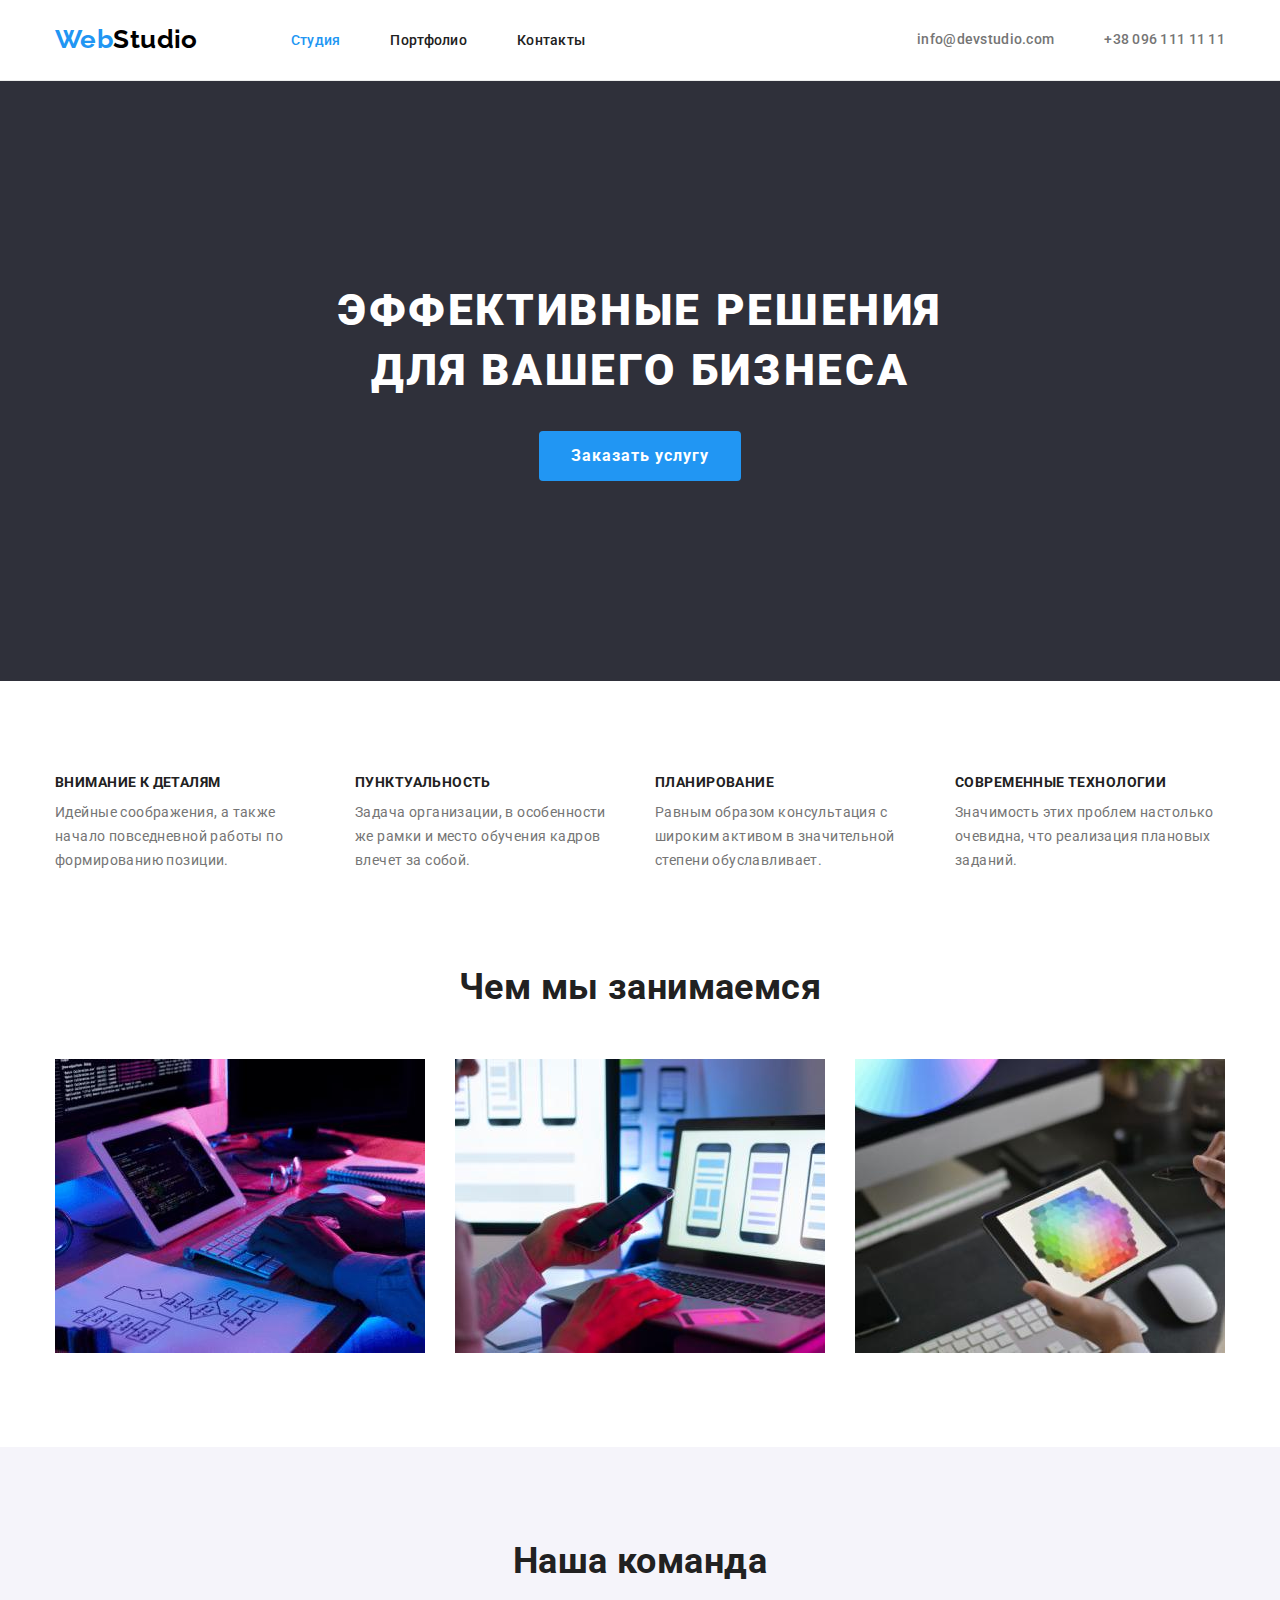
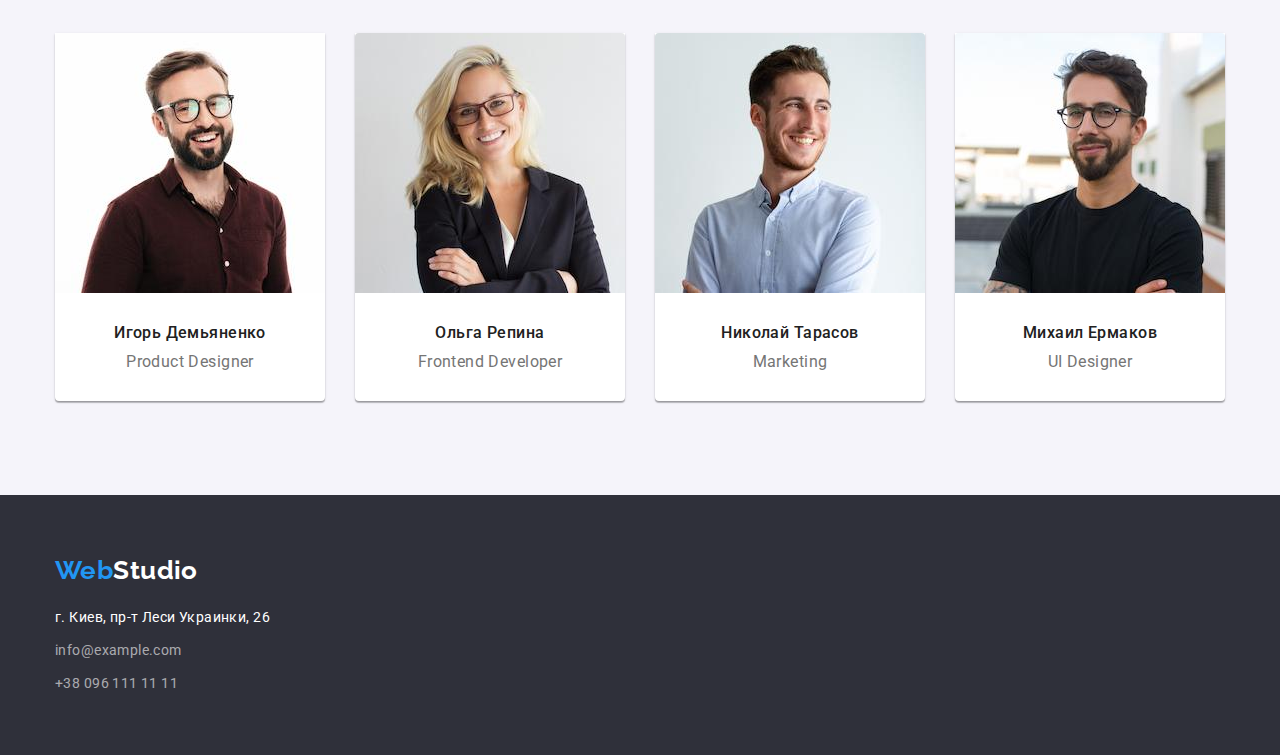
==== index.html @ 13dfd396 "Create_repo_4" ====
<!DOCTYPE html>
<html lang="ru">
   <head>
      <meta charset="UTF-8" />
      <meta http-equiv="X-UA-Compatible" content="IE=edge" />
      <meta name="viewport" content="width=device-width, initial-scale=1.0" />
      <title>Document</title>
      <link rel="preconnect" href="https://fonts.googleapis.com" />
      <link rel="preconnect" href="https://fonts.gstatic.com" crossorigin />
      <link
         rel="stylesheet"
         href="https://fonts.googleapis.com/css2?family=Raleway:wght@700&family=Roboto:wght@400;500;700;900&display=swap"
      />
      <link
         rel="stylesheet"
         href="https://cdnjs.cloudflare.com/ajax/libs/modern-normalize/1.1.0/modern-normalize.min.css"
      />
      <link rel="stylesheet" href="./css/styles.css" />
   </head>

   <!-- Header -->

   <body class="body">
      <header class="header">
        <div class="container">
         <nav class="main-nav">
            <a class="logo" href="./index.html" lang="en" aria-label="Главный логотип">
              Web<span class="logo-accent">Studio</span>
              </a>
            <ul class="list">
               <li class="nav-item">
                  <a class="nav-link current" href="./index.html">Студия</a>
               </li>
               <li class="nav-item">
                  <a class="nav-link" href="./portfolio.html"
                     >Портфолио</a
                  >
               </li>
               <li class="nav-item">
                  <a class="nav-link" href="">Контакты</a>
               </li>
            </ul>
         </nav>

            <!-- Link -->

            <ul class="auth-nav list">
              <li class="nav-items">
                  <a class="nav-contacts" href="mailto:info@devstudio.com">info@devstudio.com</a>
               </li>
               <li class="nav-items">
                  <a class="nav-contacts" href="tel:+380961111111">+38 096 111 11 11</a>
               </li>
            </ul>
        </div>
      </header>

      <!-- Section hero -->

      <main>
         <section class="hero">
            <div class="container">
               <h1 class="hero-title">Эффективные решения для вашего бизнеса</h1>
               <button class="hero-button" type="button">Заказать услугу</button>
            </div>
         </section>

         <!-- Features -->

         <section class="features section">
            <div class="container">
               <h2 class="second-title hidden">Features</h2>
               <ul class="list">
                  <!-- Feature 1 -->
                  <li class="features-items">
                     <h3 class="features-title">Внимание к деталям</h3>
                     <p class="features-text">
                        Идейные соображения, а также начало повседневной работы
                        по формированию позиции.
                     </p>
                  </li>
                  <!-- Feature 2  -->
                  <li class="features-items">
                     <h3 class="features-title">Пунктуальность</h3>
                     <p class="features-text">
                        Задача организации, в особенности же рамки и место
                        обучения кадров влечет за собой.
                     </p>
                  </li>
                  <!-- Feature 3  -->
                  <li class="features-items">
                     <h3 class="features-title">Планирование</h3>
                     <p class="features-text">
                        Равным образом консультация с широким активом в
                        значительной степени обуславливает.
                     </p>
                  </li>
                  <!-- Feature 4 -->
                  <li class="features-items">
                     <h3 class="features-title">Современные технологии</h3>
                     <p class="features-text">
                        Значимость этих проблем настолько очевидна, что
                        реализация плановых заданий.
                     </p>
                  </li>
               </ul>
            </div>
         </section>

         <!-- What are we doing -->

         <section class="working">
           <div class="container">
            <h2 class="working-process">Чем мы занимаемся</h2>
            <ul class="list">
               <li class="working-item">
                  <img
                     src="images/Squoosh_1.jpg"
                     alt="Написание кода"
                     width="370"
                     height="294"
                  />
               </li>
               <li class="working-item">
                  <img
                     src="images/Squoosh_2.jpg"
                     alt="Работа с телефоном"
                     width="370"
                     height="294"
                  />
               </li>
               <li class="working-item">
                  <img
                     src="images/Squoosh_3.jpg"
                     alt="Работа с планшетом"
                     width="370"
                     height="294"
                  />
               </li>
            </ul>
           </div>
         </section>

         <!-- Section team -->

         <section class="team section">
           <div class="container">
            <h2 class="team-title">Наша команда</h2>
            <ul class="list">
               <li class="team-item">
                 <img class="photo-team"
                     src="images/Squoosh_4.jpg"
                     alt="Product Designer"
                     width="270"
                     height="260"
                  />
                  <div class="team-items">
                  <h3 class="employee">Игорь Демьяненко</h3>
                  <p class="working-position" lang="en">Product Designer</p>
                 </div>
               </li>
               <li class="team-item">
                  <img class="photo-team"
                     src="images/Squoosh_5.jpg"
                     alt="Frontend Developer"
                     width="270"
                     height="260"
                  />
                  <div class="team-items">
                  <h3 class="employee">Ольга Репина</h3>
                  <p class="working-position" lang="en">Frontend Developer</p>
                 </div>
               </li>
               <li class="team-item">
                  <img class="photo-team"
                     src="images/Squoosh_6.jpg"
                     alt="Marketing"
                     width="270"
                     height="260"
                  />
                  <div class="team-items">
                  <h3 class="employee">Николай Тарасов</h3>
                  <p class="working-position" lang="en">Marketing</p>
                 </div>
               </li>
               <li class="team-item">
                  <img class="photo-team"
                     src="images/Squoosh_7.jpg"
                     alt="UI Designer"
                     width="270"
                     height="260"
                  />
                  <div class="team-items">
                  <h3 class="employee">Михаил Ермаков</h3>
                  <p class="working-position" lang="en">UI Designer</p>
                 </div>
               </li>
            </ul>
           </div>
         </section>
      </main>

      <!-- Footer -->

      <footer class="footer">
         <div class="container">
            <a class="logo" href="index.html" lang="en" aria-label="Логотип футера"
               >Web<span class="logo-accent-white">Studio</span></a
            >
            <address>
               <ul class="list">
                 <li class="footer-item">
                  <a class="footer-addrees">г. Киев, пр-т Леси Украинки, 26</li>
                  <li class="footer-item">
                     <a class="footer-contacts" href="mailto:info@example.com">info@example.com</a>
                  </li>
                  <li class="footer-item">
                     <a class="footer-contacts" href="tel:+380991111111"
                        >+38 096 111 11 11</a
                     >
                  </li>
               </ul>
            </address>
         </div>
      </footer>
   </body>
</html>
---- css/styles.css ----
html {
    box-sizing: border-box;
}

*,
*::before,
*::after {
    box-sizing: inherit;
}

/* Основные стили для макета и CSS переменные*/

:root {
    /* Шрифт */
    --main-font: 'Roboto', sans-serif;
    --secondary-font: 'Raleway', sans-serif;

    /* Основной цвет текста */
    --logo-accent-color: #000000;
    --primary-text-color: #212121;
    --title-text-color: #757575;
    --button-color: #188ce8;
    --accent-color: #2196F3;
    --border-bottom-color:#ececec;
    --background-color-white: #FFFFFF;
    --background-color-black: #2F303A;
    --background-color-box: #E5E5E5;
    --background-color-section-team: #F5F4FA;
    --container-bg-2: #EEEEEE;

    /* Тени */
    --shadow-color-box-shadow: 0px 1px 3px rgba(0, 0, 0, 0.12), 0px 1px 1px rgba(0, 0, 0, 0.14), 0px 2px 1px rgba(0, 0, 0, 0.2);
    --shadow-color-portfolio-bt: 0px 3px 1px rgba(0, 0, 0, 0.1), 0px 1px 2px rgba(0, 0, 0, 0.08), 0px 2px 2px rgba(0, 0, 0, 0.12);
}

/* Основные стили body */
.body {
    font-size: 14px;
    font-family: 'Roboto', sans-serif;
    letter-spacing: 0.03em;

    color: var(--primary-text-color);
    background-color: var(--background-color-white);
    /* outline: 2px solid tomato  */
}

/* Сброс стилей для тегов */
h1,
h2,
h3,
p {
    margin: 0;
}

ul,
ol {
    list-style: none;
    padding: 0;
    margin: 0;
}

a {
    text-decoration: none;
}

img {
    display: block;
    max-width: 100%;
    height: auto;
}

/* Спрятанный тег, который не должен отображаться в браузере */
.hidden {
    position: absolute;
    white-space: nowrap;
    width: 1px;
    height: 1px;
    overflow: hidden;
    border: 0;
    padding: 0;
    clip: rect(0 0 0 0);
    clip-path: inset(50%);
    margin: -1px;
}

.container {
    width: 1200px;
    padding-left: 15px;
    padding-right: 15px;
    margin-left: auto;
    margin-right: auto;
}

.section {
    padding-top: 94px; 
    padding-bottom: 94px;
}

/* Header */

.main-nav .list {
    display: flex;
    align-items: center;
}

.container .main-nav {
    display: flex;
    align-items: center;
}

.header .container {
    display: flex;
    align-items: center;
}

.header {
    border-bottom: 1px solid var(--border-bottom-color);
}

.logo {
    text-decoration: none;
    font-family: var(--secondary-font);
    font-weight: 700;
    font-size: 26px;
    line-height: 1.19;

    color: var(--accent-color);
}

.main-nav .logo {
    padding-top: 24px;
    padding-bottom: 25px;
    margin-right: 93px;
}

.logo-accent {
    color: var(--logo-accent-color);
}

.logo-accent-white {
    color: var(--background-color-white);
}

.list {
    list-style: none;
}

.nav-item {
    margin-right: 50px;
}

.nav-link {
    display: block;
    padding-top: 32px;
    padding-bottom: 32px;

    text-decoration: none;
    font-weight: 500;
    line-height: 1.17;
    letter-spacing: 0.02em;

    color: var(--primary-text-color);
}

.current,
.nav-link:hover,
.nav-link:focus,
.nav-contacts:hover,
.nav-contacts:focus,
.footer-addrees:hover,
.footer-addrees:focus,
.footer-contacts:hover,
.footer-contacts:focus {
    color: var(--accent-color);
}

.auth-nav {
    display: flex;
    align-items: center;
    margin-left: auto;
}

.nav-items {
    margin-right: 50px;
}

.nav-items:last-child {
    margin-right: 0;
}

.nav-contacts {
    display: block;
    padding-top: 32px;
    padding-bottom: 32px;

    font-weight: 500;
    line-height: 1.14;
    letter-spacing: 0.02em;

    color: var(--title-text-color);
}

/* Примеры */

/* .site-nav .item {
    margin-right: 50px;
}

.site-nav .item:last-child {
    margin-right: 0;
} */

/* Section hero */

.hero {
    text-align: center;
    padding-top: 200px;
    padding-bottom: 200px;
    
    background-color: var(--background-color-black);
    max-width: 1600px;
    height: 600px;
    margin-right: auto;
    margin-left: auto;
    background-repeat: no-repeat;
    background-position: center;
    background-size: cover;
}

.hero-title {
    margin-bottom: 30px;
    margin-right: auto;
    margin-left: auto;
    width: 696px;

    font-size: 44px;
    font-weight: 900;
    line-height: 1.36;
    letter-spacing: 0.06em;
    text-transform: uppercase;

    color: var(--background-color-white);
}

.hero-button {
    font-family: inherit;
    font-style: normal;
    font-weight: 700;
    font-size: 16px;
    line-height: 1.88;
    letter-spacing: 0.06em;

    color: var(--background-color-white);
    background-color: var(--accent-color);
    /* box-shadow: 0px 4px 4px rgba(0, 0, 0, 0.15); */
    padding: 10px 32px;
    border: none;
    border-radius: 4px;
}

.hero-button:hover,
.hero-button:focus {
    background-color: var(--button-color);
}

/* Features */

.features.section .list {
    display: flex;
    align-items: center;
}

/* box */
.second-title,
.working-process,
.team-title {
    font-weight: 700;
    font-size: 36px;
    line-height: 1.16;
    text-align: center;

    color: var(--primary-text-color);
}

.features-items {
    margin-right: 30px;
    width: 270px;
}

.features-items:last-child {
    margin-right: 0;
}

.features-title {
    margin-bottom: 10px;
}

.features-title {
    font-size: 14px;
    font-style: normal;
    font-weight: 700;
    line-height: 1.14;
    text-transform: uppercase;
    color: var(--primary-text-color);
}

.features-text {
    font-weight: 400;
    line-height: 1.71;

    color: var(--title-text-color)
}

/* What are we doing */

.working {
    padding-bottom: 94px;
}

.working .list {
    display: flex;
}

.working-process {
    margin-bottom: 50px;
}

.working-item {
    margin-right: 30px;
}

.working-item:last-child {
    margin-right: 0;
}

/* section-team */

.team {
    background-color: var(--background-color-section-team)
}

.team .list {
    display: flex;
}

.team-title {
    margin-bottom: 50px;
}

.team-items {
    padding-top: 30px;
    padding-bottom: 30px;
}

.employee {
    margin-bottom: 10px;

    font-weight: 500;
    font-size: 16px;
    line-height: 1.19;
    text-align: center;

    color: var(--primary-text-color);
}

.working-position {
    font-size: 16px;
    line-height: 1.19;
    text-align: center;

    color: var(--title-text-color);
}

.team-item {
    margin-right: 30px;

    background-color: var(--background-color-white);
    box-shadow: var(--shadow-color-box-shadow);
    border-radius: 0px 0px 4px 4px;
}

.team-item:last-child {
    margin-right: 0;
}

.photo-team {
    border-top-left-radius: 4px;
    border-top-right-radius: 4px;
}

/* Footer */

.footer {
    background-color: var(--background-color-black);
    padding-top: 60px;
    padding-bottom: 60px;
}

.footer .logo {
    display: inline-block;
    margin-bottom: 20px;
}

.footer-item {
    margin-bottom: 9px;
}

.footer-item:last-child {
    margin-bottom: 0;
}

.footer-addrees {
    cursor: pointer;
    line-height: 1.71;

    color: var(--background-color-white);

    text-decoration: none;
    font-style: normal;
}

.footer-contacts {
    line-height: 1.71;
    text-decoration: none;
    font-style: normal;

    color: rgba(255, 255, 255, 0.6);
}

/* portfolio page button */

.portfolio {
    padding-top: 94px;
    padding-bottom: 94px;
}

.portfolio-list {
    margin-bottom: 50px;

    display: flex;
    align-items: center;
    justify-content: center;
}

.portfolio-title {
    font-size: 44px;
    font-weight: 900;
    line-height: 1.36;
    letter-spacing: 0.06em;
    text-align: center;
    text-transform: uppercase;

    color: var(--primary-text-color);
}

.pt-button {
    cursor: pointer;
    font-family: inherit;
    font-weight: 500;
    font-size: 16px;
    line-height: 1.63;
    text-align: center;
    letter-spacing: 0.03em;
    border: none;
    border-radius: 4px;
    padding: 6px 22px;

    color: var(--primary-text-color);
}

.primary {
    background-color: var(--accent-color);
    color: var(--background-color-white);
    box-shadow: var(--shadow-color-portfolio-bt);
}

.pt-button:hover,
.pt-button:focus {
    background-color: var(--accent-color);
    color: var(--background-color-white);
    box-shadow: var(--shadow-color-portfolio-bt);
}

.portfolio .cards {
    margin-right: 8px;
}

.portfolio .cards:last-child {
    margin-right: 0;
}

.portfolio-block {
    display: flex;
    flex-wrap: wrap;
}

.portfolio-link {
    text-decoration: none;
}

.portfolio-item {
    width: calc((100% - 2 * 30px) / 3);
    margin-right: 30px;
    margin-bottom: 30px;
}

.portfolio-item:nth-child(3n) {
    margin-right: 0;
}

.portfolio-item:nth-last-child(-n + 3) {
    margin-right: 30px;
    margin-bottom: 0;
}

.portfolio-item:last-child {
    margin-right: 0;
}

.portfolio-projects {
    margin-bottom: 4px;

    font-weight: 700;
    font-size: 18px;
    line-height: 2;
    letter-spacing: 0.06em;

    color: var(--primary-text-color);
}

.portfolio-description {
    font-size: 16px;
    line-height: 1.88;
    letter-spacing: 0.03em;

    color: var(--title-text-color);
}

.portfolio-item .text {
    padding: 20px 24px;
    border-left: 1px solid var(--container-bg-2);
    border-right: 1px solid var(--container-bg-2);
    border-bottom: 1px solid var(--container-bg-2);
}
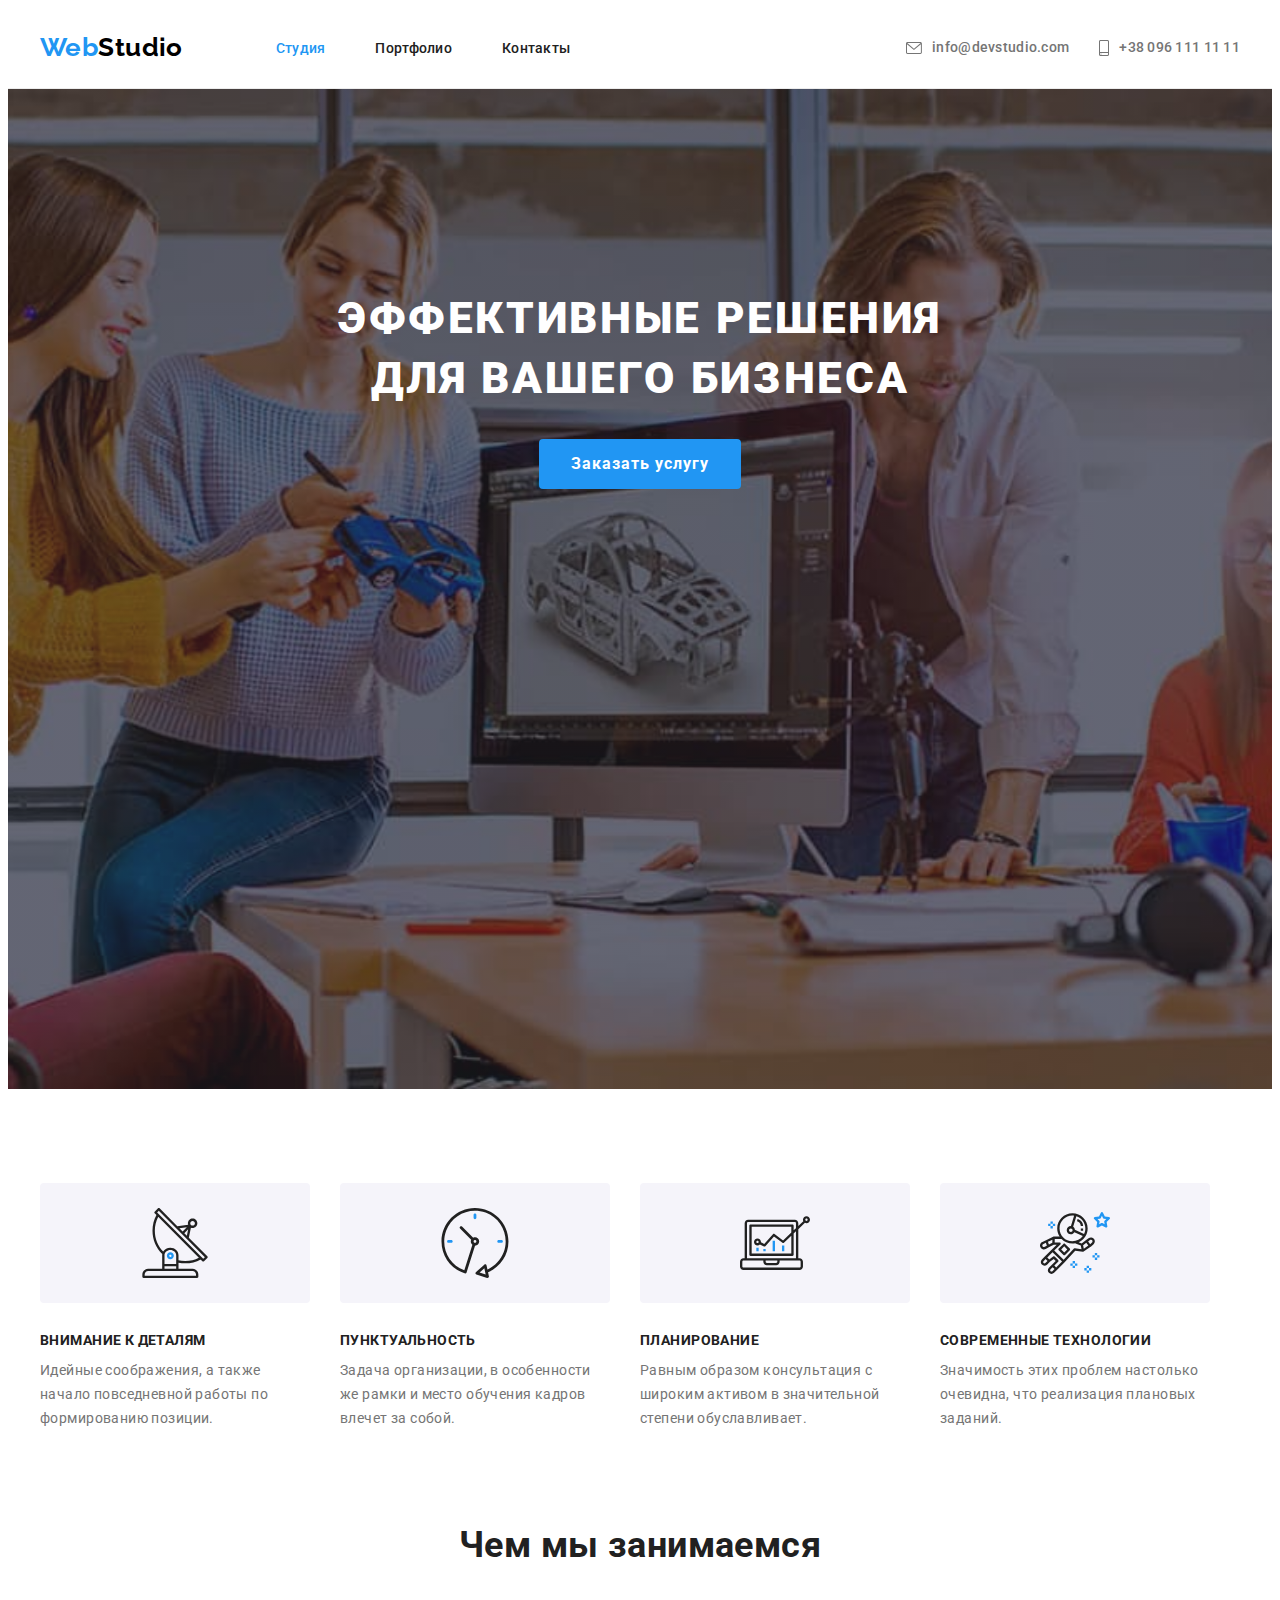
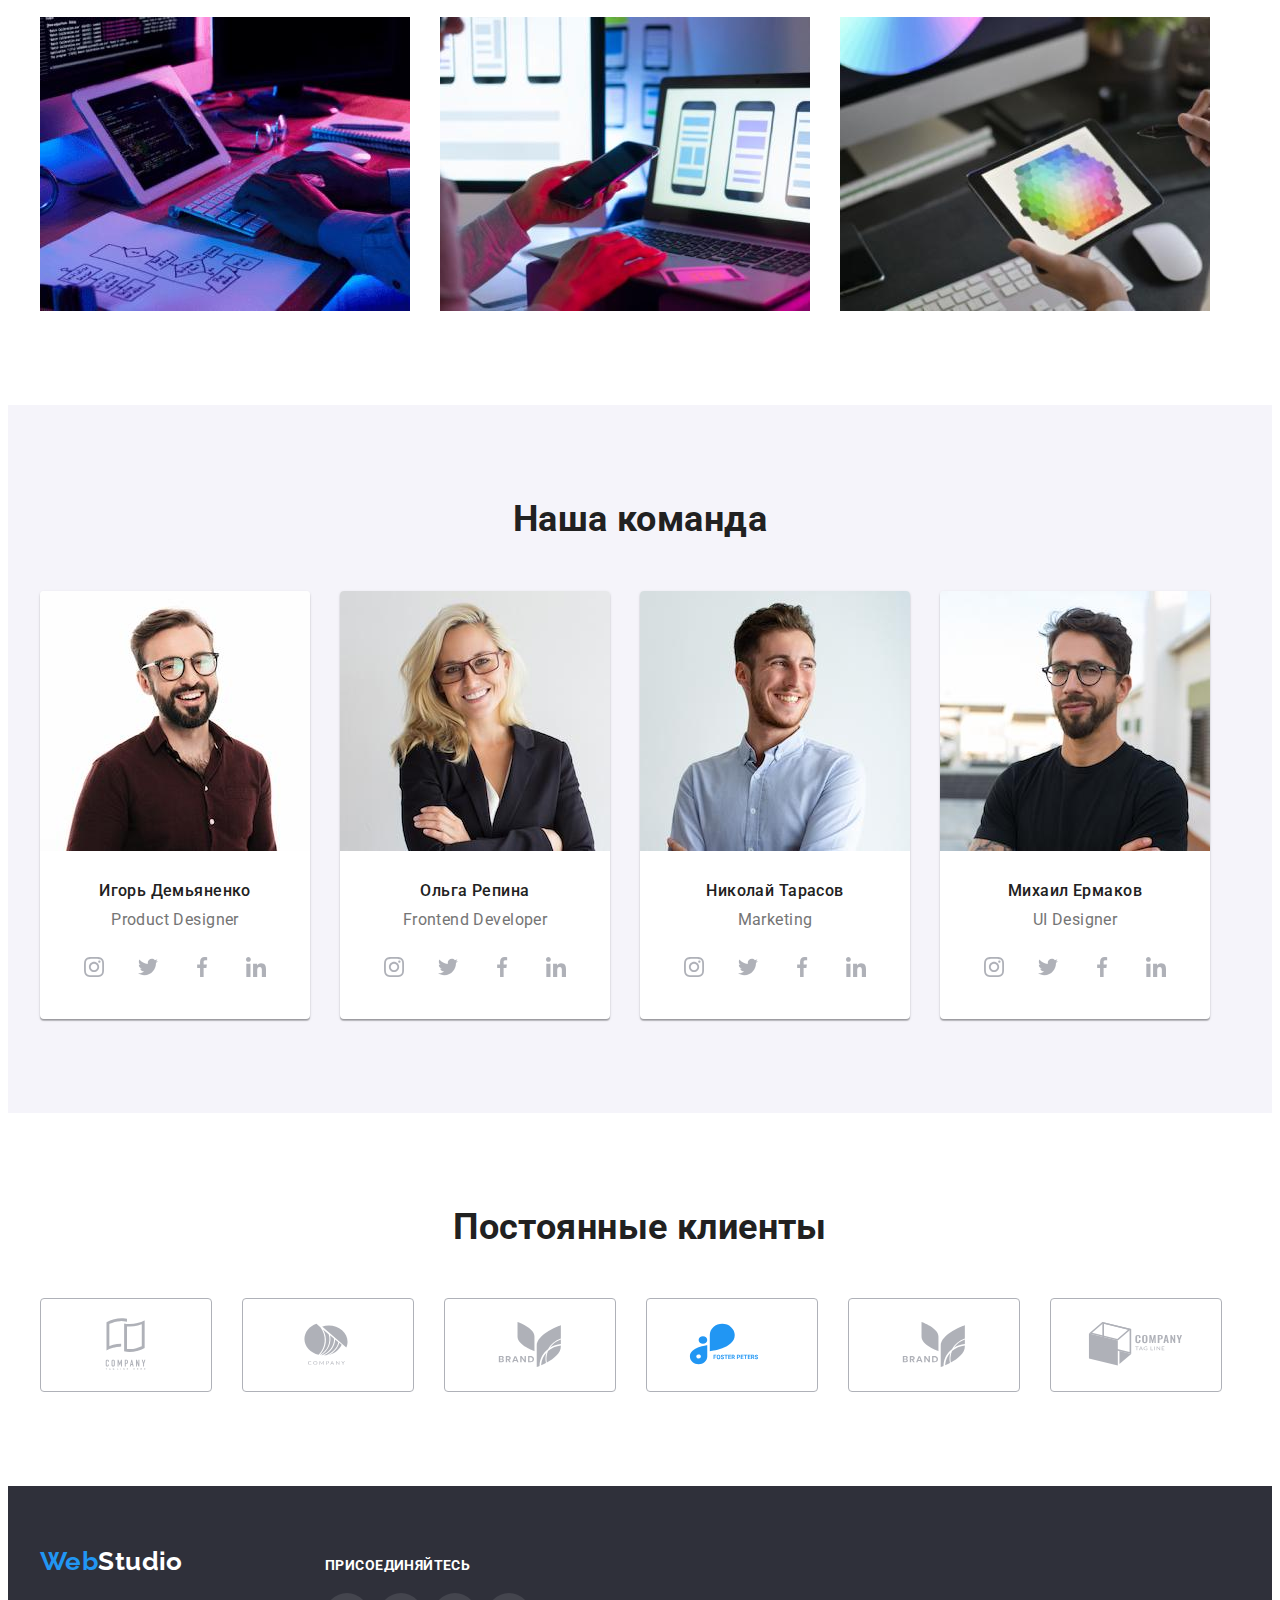
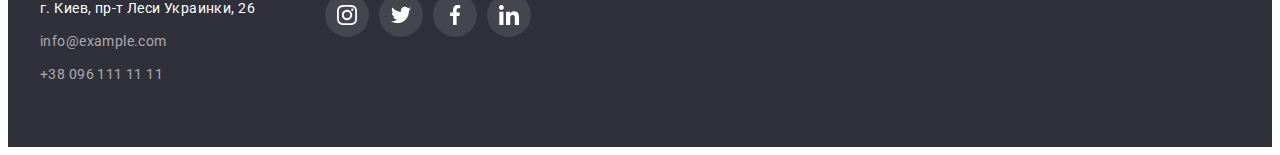
==== commit 0c9d5716: "Add_logos" ====
--- a/index.html
+++ b/index.html
@@ -14,6 +14,9 @@
       <link
          rel="stylesheet"
          href="https://cdnjs.cloudflare.com/ajax/libs/modern-normalize/1.1.0/modern-normalize.min.css"
+         integrity="sha512-wpPYUAdjBVSE4KJnH1VR1HeZfpl1ub8YT/NKx4PuQ5NmX2tKuGu6U/JRp5y+Y8XG2tV+wKQpNHVUX03MfMFn9Q=="
+         crossorigin="anonymous"
+         referrerpolicy="no-referre"
       />
       <link rel="stylesheet" href="./css/styles.css" />
    </head>
@@ -22,37 +25,54 @@
 
    <body class="body">
       <header class="header">
-        <div class="container">
-         <nav class="main-nav">
-            <a class="logo" href="./index.html" lang="en" aria-label="Главный логотип">
-              Web<span class="logo-accent">Studio</span>
-              </a>
-            <ul class="list">
-               <li class="nav-item">
-                  <a class="nav-link current" href="./index.html">Студия</a>
+         <div class="container">
+            <nav class="main-nav">
+               <a
+                  class="logo"
+                  href="./index.html"
+                  lang="en"
+                  aria-label="Главный логотип"
+               >
+                  Web<span class="logo-accent">Studio</span>
+               </a>
+               <ul class="list">
+                  <li class="nav-item">
+                     <a class="nav-link current" href="./index.html">Студия</a>
+                  </li>
+                  <li class="nav-item">
+                     <a class="nav-link" href="./portfolio.html">Портфолио</a>
+                  </li>
+                  <li class="nav-item">
+                     <a class="nav-link" href="#">Контакты</a>
+                  </li>
+               </ul>
+            </nav>
+
+            <!-- Link -->
+
+            <ul class="auth-nav list">
+               <li class="header-items">
+                  <a class="header-contact" href="mailto:info@devstudio.com">
+                     <svg class="header-icon" width="16" heigh="12">
+                        <use
+                           href="./images/Icons/symbol-defs.svg#icon-envelope"
+                        ></use>
+                     </svg>
+                     info@devstudio.com
+                     </a>
                </li>
-               <li class="nav-item">
-                  <a class="nav-link" href="./portfolio.html"
-                     >Портфолио</a
-                  >
-               </li>
-               <li class="nav-item">
-                  <a class="nav-link" href="">Контакты</a>
+               <li class="header-items">
+                  <a class="header-contact" href="tel:+380961111111">
+                     <svg class="header-icon" width="10" heigh="16">
+                        <use
+                           href="./images/Icons/symbol-defs.svg#icon-smartphone"
+                        ></use>
+                     </svg>
+                     +38 096 111 11 11
+                     </a>
                </li>
             </ul>
-         </nav>
-
-            <!-- Link -->
-
-            <ul class="auth-nav list">
-              <li class="nav-items">
-                  <a class="nav-contacts" href="mailto:info@devstudio.com">info@devstudio.com</a>
-               </li>
-               <li class="nav-items">
-                  <a class="nav-contacts" href="tel:+380961111111">+38 096 111 11 11</a>
-               </li>
-            </ul>
-        </div>
+         </div>
       </header>
 
       <!-- Section hero -->
@@ -60,8 +80,12 @@
       <main>
          <section class="hero">
             <div class="container">
-               <h1 class="hero-title">Эффективные решения для вашего бизнеса</h1>
-               <button class="hero-button" type="button">Заказать услугу</button>
+               <h1 class="hero-title">
+                  Эффективные решения для вашего бизнеса
+               </h1>
+               <button class="hero-button" type="button">
+                  Заказать услугу
+               </button>
             </div>
          </section>
 
@@ -72,7 +96,14 @@
                <h2 class="second-title hidden">Features</h2>
                <ul class="list">
                   <!-- Feature 1 -->
-                  <li class="features-items">
+                  <li class="features-item">
+                     <div class="features-item-icon">
+                        <svg class="features-icon" width="70px" height="70px">
+                           <use
+                              href="./images/Icons/symbol-defs.svg#icon-antenna"
+                           ></use>
+                        </svg>
+                     </div>
                      <h3 class="features-title">Внимание к деталям</h3>
                      <p class="features-text">
                         Идейные соображения, а также начало повседневной работы
@@ -80,7 +111,14 @@
                      </p>
                   </li>
                   <!-- Feature 2  -->
-                  <li class="features-items">
+                  <li class="features-item">
+                     <div class="features-item-icon">
+                        <svg class="features-icon" width="70px" height="70px">
+                           <use
+                              href="./images/Icons/symbol-defs.svg#icon-clock"
+                           ></use>
+                        </svg>
+                     </div>
                      <h3 class="features-title">Пунктуальность</h3>
                      <p class="features-text">
                         Задача организации, в особенности же рамки и место
@@ -88,7 +126,14 @@
                      </p>
                   </li>
                   <!-- Feature 3  -->
-                  <li class="features-items">
+                  <li class="features-item">
+                     <div class="features-item-icon">
+                        <svg class="features-icon" width="70px" height="70px">
+                           <use
+                              href="./images/Icons/symbol-defs.svg#icon-diagram"
+                           ></use>
+                        </svg>
+                     </div>
                      <h3 class="features-title">Планирование</h3>
                      <p class="features-text">
                         Равным образом консультация с широким активом в
@@ -96,7 +141,14 @@
                      </p>
                   </li>
                   <!-- Feature 4 -->
-                  <li class="features-items">
+                  <li class="features-item">
+                     <div class="features-item-icon">
+                        <svg class="features-icon" width="70px" height="70px">
+                           <use
+                              href="./images/Icons/symbol-defs.svg#icon-astronaut"
+                           ></use>
+                        </svg>
+                     </div>
                      <h3 class="features-title">Современные технологии</h3>
                      <p class="features-text">
                         Значимость этих проблем настолько очевидна, что
@@ -110,93 +162,546 @@
          <!-- What are we doing -->
 
          <section class="working">
-           <div class="container">
-            <h2 class="working-process">Чем мы занимаемся</h2>
-            <ul class="list">
-               <li class="working-item">
-                  <img
-                     src="images/Squoosh_1.jpg"
-                     alt="Написание кода"
-                     width="370"
-                     height="294"
-                  />
-               </li>
-               <li class="working-item">
-                  <img
-                     src="images/Squoosh_2.jpg"
-                     alt="Работа с телефоном"
-                     width="370"
-                     height="294"
-                  />
-               </li>
-               <li class="working-item">
-                  <img
-                     src="images/Squoosh_3.jpg"
-                     alt="Работа с планшетом"
-                     width="370"
-                     height="294"
-                  />
-               </li>
-            </ul>
-           </div>
+            <div class="container">
+               <h2 class="working-process">Чем мы занимаемся</h2>
+               <ul class="list">
+                  <li class="working-item">
+                     <img
+                        src="images/Squoosh_1.jpg"
+                        alt="Написание кода"
+                        width="370"
+                        height="294"
+                     />
+                  </li>
+                  <li class="working-item">
+                     <img
+                        src="images/Squoosh_2.jpg"
+                        alt="Работа с телефоном"
+                        width="370"
+                        height="294"
+                     />
+                  </li>
+                  <li class="working-item">
+                     <img
+                        src="images/Squoosh_3.jpg"
+                        alt="Работа с планшетом"
+                        width="370"
+                        height="294"
+                     />
+                  </li>
+               </ul>
+            </div>
          </section>
 
          <!-- Section team -->
 
          <section class="team section">
-           <div class="container">
-            <h2 class="team-title">Наша команда</h2>
-            <ul class="list">
-               <li class="team-item">
-                 <img class="photo-team"
-                     src="images/Squoosh_4.jpg"
-                     alt="Product Designer"
-                     width="270"
-                     height="260"
-                  />
-                  <div class="team-items">
-                  <h3 class="employee">Игорь Демьяненко</h3>
-                  <p class="working-position" lang="en">Product Designer</p>
-                 </div>
-               </li>
-               <li class="team-item">
-                  <img class="photo-team"
-                     src="images/Squoosh_5.jpg"
-                     alt="Frontend Developer"
-                     width="270"
-                     height="260"
-                  />
-                  <div class="team-items">
-                  <h3 class="employee">Ольга Репина</h3>
-                  <p class="working-position" lang="en">Frontend Developer</p>
-                 </div>
-               </li>
-               <li class="team-item">
-                  <img class="photo-team"
-                     src="images/Squoosh_6.jpg"
-                     alt="Marketing"
-                     width="270"
-                     height="260"
-                  />
-                  <div class="team-items">
-                  <h3 class="employee">Николай Тарасов</h3>
-                  <p class="working-position" lang="en">Marketing</p>
-                 </div>
-               </li>
-               <li class="team-item">
-                  <img class="photo-team"
-                     src="images/Squoosh_7.jpg"
-                     alt="UI Designer"
-                     width="270"
-                     height="260"
-                  />
-                  <div class="team-items">
-                  <h3 class="employee">Михаил Ермаков</h3>
-                  <p class="working-position" lang="en">UI Designer</p>
-                 </div>
-               </li>
-            </ul>
-           </div>
+            <div class="container">
+               <h2 class="team-title">Наша команда</h2>
+               <ul class="list">
+                  <li class="team-item">
+                     <img
+                        class="photo-team"
+                        src="images/Squoosh_4.jpg"
+                        alt="Product Designer"
+                        width="270"
+                        height="260"
+                     />
+                     <div class="team-items">
+                        <h3 class="employee">Игорь Демьяненко</h3>
+                        <p class="working-position" lang="en">
+                           Product Designer
+                        </p>
+                        <ul class="social-items">
+                           <li class="social-item">
+                              <a
+                                 class="social-link"
+                                 href="https://www.instagram.com/"
+                                 target="_blank"
+                                 rel="noopener norefferer"
+                                 lang="en"
+                                 aria-label="Instagram"
+                              >
+                                 <svg
+                                    class="social-icon"
+                                    width="20"
+                                    heigh="20"
+                                 >
+                                    <use
+                                       href="./images/Icons/symbol-defs.svg#icon-instagram-1"
+                                    ></use>
+                                 </svg>
+                              </a>
+                           </li>
+
+                           <li class="social-item">
+                              <a
+                                 class="social-link"
+                                 href="https://www.twitter.com/"
+                                 target="_blank"
+                                 rel="noopener norefferer"
+                                 lang="en"
+                                 aria-label="Twitter"
+                              >
+                                 <svg
+                                    class="social-icon"
+                                    width="20px"
+                                    heigh="20px"
+                                 >
+                                    <use
+                                       href="./images/Icons/symbol-defs.svg#icon-twitter-1"
+                                    ></use>
+                                 </svg>
+                              </a>
+                           </li>
+
+                           <li class="social-item">
+                              <a
+                                 class="social-link"
+                                 href="https://www.facebook.com/"
+                                 target="_blank"
+                                 rel="noopener norefferer"
+                                 lang="en"
+                                 aria-label="Facebook"
+                              >
+                                 <svg
+                                    class="social-icon"
+                                    width="20"
+                                    heigh="20"
+                                 >
+                                    <use
+                                       href="./images/Icons/symbol-defs.svg#icon-facebook-1"
+                                    ></use>
+                                 </svg>
+                              </a>
+                           </li>
+
+                           <li class="social-item">
+                              <a
+                                 class="social-link"
+                                 href="https://www.linkedin.com/"
+                                 target="_blank"
+                                 rel="noopener norefferer"
+                                 lang="en"
+                                 aria-label="Linkedin"
+                              >
+                                 <svg
+                                    class="social-icon"
+                                    width="20"
+                                    heigh="20"
+                                 >
+                                    <use
+                                       href="./images/Icons/symbol-defs.svg#icon-linkedin-1"
+                                    ></use>
+                                 </svg>
+                              </a>
+                           </li>
+                        </ul>
+                     </div>
+                  </li>
+
+                  <li class="team-item">
+                     <img
+                        class="photo-team"
+                        src="images/Squoosh_5.jpg"
+                        alt="Frontend Developer"
+                        width="270"
+                        height="260"
+                     />
+                     <div class="team-items">
+                        <h3 class="employee">Ольга Репина</h3>
+                        <p class="working-position" lang="en">
+                           Frontend Developer
+                        </p>
+                        <ul class="social-items">
+                           <li class="social-item">
+                              <a
+                                 class="social-link"
+                                 href="https://www.instagram.com/"
+                                 target="_blank"
+                                 rel="noopener norefferer"
+                                 lang="en"
+                                 aria-label="Instagram"
+                              >
+                                 <svg
+                                    class="social-icon"
+                                    width="20"
+                                    heigh="20"
+                                 >
+                                    <use
+                                       href="./images/Icons/symbol-defs.svg#icon-instagram-1"
+                                    ></use>
+                                 </svg>
+                              </a>
+                           </li>
+
+                           <li class="social-item">
+                              <a
+                                 class="social-link"
+                                 href="https://www.twitter.com/"
+                                 target="_blank"
+                                 rel="noopener norefferer"
+                                 lang="en"
+                                 aria-label="Twitter"
+                              >
+                                 <svg
+                                    class="social-icon"
+                                    width="20"
+                                    heigh="20"
+                                 >
+                                    <use
+                                       href="./images/Icons/symbol-defs.svg#icon-twitter-1"
+                                    ></use>
+                                 </svg>
+                              </a>
+                           </li>
+
+                           <li class="social-item">
+                              <a
+                                 class="social-link"
+                                 href="https://www.facebook.com/"
+                                 target="_blank"
+                                 rel="noopener norefferer"
+                                 lang="en"
+                                 aria-label="Facebook"
+                              >
+                                 <svg
+                                    class="social-icon"
+                                    width="20"
+                                    heigh="20"
+                                 >
+                                    <use
+                                       href="./images/Icons/symbol-defs.svg#icon-facebook-1"
+                                    ></use>
+                                 </svg>
+                              </a>
+                           </li>
+
+                           <li class="social-item">
+                              <a
+                                 class="social-link"
+                                 href="https://www.linkedin.com/"
+                                 target="_blank"
+                                 rel="noopener norefferer"
+                                 lang="en"
+                                 aria-label="Linkedin"
+                              >
+                                 <svg
+                                    class="social-icon"
+                                    width="20"
+                                    heigh="20"
+                                 >
+                                    <use
+                                       href="./images/Icons/symbol-defs.svg#icon-linkedin-1"
+                                    ></use>
+                                 </svg>
+                              </a>
+                           </li>
+                        </ul>
+                     </div>
+                  </li>
+                  <li class="team-item">
+                     <img
+                        class="photo-team"
+                        src="images/Squoosh_6.jpg"
+                        alt="Marketing"
+                        width="270"
+                        height="260"
+                     />
+                     <div class="team-items">
+                        <h3 class="employee">Николай Тарасов</h3>
+                        <p class="working-position" lang="en">Marketing</p>
+                        <ul class="social-items">
+                           <li class="social-item">
+                              <a
+                                 class="social-link"
+                                 href="https://www.instagram.com/"
+                                 target="_blank"
+                                 rel="noopener norefferer"
+                                 lang="en"
+                                 aria-label="Instagram"
+                              >
+                                 <svg
+                                    class="social-icon"
+                                    width="20"
+                                    heigh="20"
+                                 >
+                                    <use
+                                       href="./images/Icons/symbol-defs.svg#icon-instagram-1"
+                                    ></use>
+                                 </svg>
+                              </a>
+                           </li>
+
+                           <li class="social-item">
+                              <a
+                                 class="social-link"
+                                 href="https://www.twitter.com/"
+                                 target="_blank"
+                                 rel="noopener norefferer"
+                                 lang="en"
+                                 aria-label="Twitter"
+                              >
+                                 <svg
+                                    class="social-icon"
+                                    width="20"
+                                    heigh="20"
+                                 >
+                                    <use
+                                       href="./images/Icons/symbol-defs.svg#icon-twitter-1"
+                                    ></use>
+                                 </svg>
+                              </a>
+                           </li>
+
+                           <li class="social-item">
+                              <a
+                                 class="social-link"
+                                 href="https://www.facebook.com/"
+                                 target="_blank"
+                                 rel="noopener norefferer"
+                                 lang="en"
+                                 aria-label="Facebook"
+                              >
+                                 <svg
+                                    class="social-icon"
+                                    width="20"
+                                    heigh="20"
+                                 >
+                                    <use
+                                       href="./images/Icons/symbol-defs.svg#icon-facebook-1"
+                                    ></use>
+                                 </svg>
+                              </a>
+                           </li>
+
+                           <li class="social-item">
+                              <a
+                                 class="social-link"
+                                 href="https://www.linkedin.com/"
+                                 target="_blank"
+                                 rel="noopener norefferer"
+                                 lang="en"
+                                 aria-label="Linkedin"
+                              >
+                                 <svg
+                                    class="social-icon"
+                                    width="20"
+                                    heigh="20"
+                                 >
+                                    <use
+                                       href="./images/Icons/symbol-defs.svg#icon-linkedin-1"
+                                    ></use>
+                                 </svg>
+                              </a>
+                           </li>
+                        </ul>
+                     </div>
+                  </li>
+                  <li class="team-item">
+                     <img
+                        class="photo-team"
+                        src="images/Squoosh_7.jpg"
+                        alt="UI Designer"
+                        width="270"
+                        height="260"
+                     />
+                     <div class="team-items">
+                        <h3 class="employee">Михаил Ермаков</h3>
+                        <p class="working-position" lang="en">UI Designer</p>
+                        <ul class="social-items">
+                           <li class="social-item">
+                              <a
+                                 class="social-link"
+                                 href="https://www.instagram.com/"
+                                 target="_blank"
+                                 rel="noopener norefferer"
+                                 lang="en"
+                                 aria-label="Instagram"
+                              >
+                                 <svg
+                                    class="social-icon"
+                                    width="20"
+                                    heigh="20"
+                                 >
+                                    <use
+                                       href="./images/Icons/symbol-defs.svg#icon-instagram-1"
+                                    ></use>
+                                 </svg>
+                              </a>
+                           </li>
+
+                           <li class="social-item">
+                              <a
+                                 class="social-link"
+                                 href="https://www.twitter.com/"
+                                 target="_blank"
+                                 rel="noopener norefferer"
+                                 lang="en"
+                                 aria-label="Twitter"
+                              >
+                                 <svg
+                                    class="social-icon"
+                                    width="20"
+                                    heigh="20"
+                                 >
+                                    <use
+                                       href="./images/Icons/symbol-defs.svg#icon-twitter-1"
+                                    ></use>
+                                 </svg>
+                              </a>
+                           </li>
+
+                           <li class="social-item">
+                              <a
+                                 class="social-link"
+                                 href="https://www.facebook.com/"
+                                 target="_blank"
+                                 rel="noopener norefferer"
+                                 lang="en"
+                                 aria-label="Facebook"
+                              >
+                                 <svg
+                                    class="social-icon"
+                                    width="20"
+                                    heigh="20"
+                                 >
+                                    <use
+                                       href="./images/Icons/symbol-defs.svg#icon-facebook-1"
+                                    ></use>
+                                 </svg>
+                              </a>
+                           </li>
+
+                           <li class="social-item">
+                              <a
+                                 class="social-link"
+                                 href="https://www.linkedin.com/"
+                                 target="_blank"
+                                 rel="noopener norefferer"
+                                 lang="en"
+                                 aria-label="Linkedin"
+                              >
+                                 <svg
+                                    class="social-icon"
+                                    width="20"
+                                    heigh="20"
+                                 >
+                                    <use
+                                       href="./images/Icons/symbol-defs.svg#icon-linkedin-1"
+                                    ></use>
+                                 </svg>
+                              </a>
+                           </li>
+                        </ul>
+                     </div>
+                  </li>
+               </ul>
+            </div>
+         </section>
+
+         <section class="clients section">
+            <div class="container">
+               <h2 class="second-title">Постоянные клиенты</h2>
+               <ul class="clients-list">
+                  <li class="clients-items">
+                     <a
+                        class="clients-link"
+                        href="#"
+                        target="_blank"
+                        rel="noopener noreferrer"
+                        lang="en"
+                        aria-label="Сlient 1"
+                     >
+                        <svg class="clients-icon" width="106" height="60">
+                           <use
+                              href="./images/Icons/symbol-defs.svg#icon-Logo-1"
+                           ></use>
+                        </svg>
+                     </a>
+                  </li>
+                  <li class="clients-items">
+                     <a
+                        class="clients-link"
+                        href="#"
+                        target="_blank"
+                        rel="noopener noreferrer"
+                        lang="en"
+                        aria-label="Сlient 2"
+                     >
+                        <svg class="clients-icon" width="106" height="60">
+                           <use
+                              href="./images/Icons/symbol-defs.svg#icon-Logo-2"
+                           ></use>
+                        </svg>
+                     </a>
+                  </li>
+                  <li class="clients-items">
+                     <a
+                        class="clients-link"
+                        href="#"
+                        target="_blank"
+                        rel="noopener noreferrer"
+                        lang="en"
+                        aria-label="Сlient 3"
+                     >
+                        <svg class="clients-icon" width="106" height="60">
+                           <use
+                              href="./images/Icons/symbol-defs.svg#icon-Logo-3"
+                           ></use>
+                        </svg>
+                     </a>
+                  </li>
+                  <li class="clients-items">
+                     <a
+                        class="clients-link"
+                        href="#"
+                        target="_blank"
+                        rel="noopener noreferrer"
+                        lang="en"
+                        aria-label="Сlient 4"
+                     >
+                        <svg class="clients-icon" width="106" height="60">
+                           <use
+                              href="./images/Icons/symbol-defs.svg#icon-Logo-4"
+                           ></use>
+                        </svg>
+                     </a>
+                  </li>
+                  <li class="clients-items">
+                     <a
+                        class="clients-link"
+                        href="#"
+                        target="_blank"
+                        rel="noopener noreferrer"
+                        lang="en"
+                        aria-label="Сlient 5"
+                     >
+                        <svg class="clients-icon" width="106" height="60">
+                           <use
+                              href="./images/Icons/symbol-defs.svg#icon-Logo-5"
+                           ></use>
+                        </svg>
+                     </a>
+                  </li>
+                  <li class="clients-items">
+                     <a
+                        class="clients-link"
+                        href="#"
+                        target="_blank"
+                        rel="noopener noreferrer"
+                        lang="en"
+                        aria-label="Сlient 6"
+                     >
+                        <svg class="clients-icon" width="106" height="60">
+                           <use
+                              href="./images/Icons/symbol-defs.svg#icon-Logo-6"
+                           ></use>
+                        </svg>
+                     </a>
+                  </li>
+               </ul>
+            </div>
          </section>
       </main>
 
@@ -204,23 +709,125 @@
 
       <footer class="footer">
          <div class="container">
-            <a class="logo" href="index.html" lang="en" aria-label="Логотип футера"
-               >Web<span class="logo-accent-white">Studio</span></a
-            >
-            <address>
-               <ul class="list">
-                 <li class="footer-item">
-                  <a class="footer-addrees">г. Киев, пр-т Леси Украинки, 26</li>
-                  <li class="footer-item">
-                     <a class="footer-contacts" href="mailto:info@example.com">info@example.com</a>
-                  </li>
-                  <li class="footer-item">
-                     <a class="footer-contacts" href="tel:+380991111111"
-                        >+38 096 111 11 11</a
-                     >
+            <div class="footer-address-container">
+               <a
+                  class="logo"
+                  href="index.html"
+                  lang="en"
+                  aria-label="Логотип футера"
+                  >Web<span class="logo-accent-white">Studio</span></a
+               >
+               <address class="address-footer">
+                  <ul class="list">
+                     <li class="footer-item">
+                        <a
+                           class="footer-address"
+                           href="https://goo.gl/maps/qPdaPdiiLv6fJNoK8"
+                           target="_blank"
+                           rel="noopener norefferer nofollow"
+                           >г. Киев, пр-т Леси Украинки, 26</a
+                        >
+                     </li>
+                     <li class="footer-item">
+                        <a
+                           class="footer-contacts"
+                           href="mailto:info@example.com"
+                           >info@example.com</a
+                        >
+                     </li>
+                     <li class="footer-item">
+                        <a class="footer-contacts" href="tel:+380991111111"
+                           >+38 096 111 11 11</a
+                        >
+                     </li>
+                  </ul>
+               </address>
+            </div>
+            <div class="fotter-social-container">
+               <strong class="footer-social-caption">Присоединяйтесь</strong>
+               <ul class="footer-social-list">
+                  <li class="footer-social-item">
+                     <a
+                        class="footer-social-link"
+                        href="https://www.instagram.com/"
+                        target="_blank"
+                        rel="noopener norefferer"
+                        lang="en"
+                        aria-label="Instagram"
+                     >
+                        <svg
+                           class="footer-social-icon"
+                           width="20"
+                           height="20"
+                        >
+                           <use
+                              href="./images/Icons/symbol-defs.svg#icon-instagram-2"
+                           ></use>
+                        </svg>
+                     </a>
+                  </li>
+                  <li class="footer-social-item">
+                     <a
+                        class="footer-social-link"
+                        href="https://www.twitter.com/"
+                        target="_blank"
+                        rel="noopener norefferer"
+                        lang="en"
+                        aria-label="Twitter"
+                     >
+                        <svg
+                           class="footer-social-icon"
+                           width="20"
+                           height="20"
+                        >
+                           <use
+                              href="./images/Icons/symbol-defs.svg#icon-twitter-2"
+                           ></use>
+                        </svg>
+                     </a>
+                  </li>
+                  <li class="footer-social-item">
+                     <a
+                        class="footer-social-link"
+                        href="https://www.facebook.com/"
+                        target="_blank"
+                        rel="noopener norefferer"
+                        lang="en"
+                        aria-label="Facebook"
+                     >
+                        <svg
+                           class="footer-social-icon"
+                           width="20"
+                           height="20"
+                        >
+                           <use
+                              href="./images/Icons/symbol-defs.svg#icon-facebook-2"
+                           ></use>
+                        </svg>
+                     </a>
+                  </li>
+                  <li class="footer-social-item">
+                     <a
+                        class="footer-social-link"
+                        href="https://www.linkedin.com/"
+                        target="_blank"
+                        rel="noopener norefferer"
+                        lang="en"
+                        aria-label="Linkedin"
+                     >
+                        <svg
+                           class="footer-social-icon"
+                           width="20"
+                           height="20"
+                        >
+                           <use
+                              href="./images/Icons/symbol-defs.svg#icon-linkedin-2"
+                           ></use>
+                        </svg>
+                     </a>
                   </li>
                </ul>
-            </address>
+            </div>
          </div>
       </footer>
    </body>
--- a/css/styles.css
+++ b/css/styles.css
@@ -1,4 +1,4 @@
-html {
+/* html {
     box-sizing: border-box;
 }
 
@@ -6,7 +6,43 @@
 *::before,
 *::after {
     box-sizing: inherit;
-}
+} */
+
+/* ==========================================
+Single-colored icons can be modified like so:
+.icon-name {
+  font-size: 32px;
+  color: red;
+}
+========================================== */
+
+/* .icon-envelope {
+    width: 1.3330078125em;
+}
+
+.icon-Logo-1 {
+    width: 1.7666015625em;
+}
+
+.icon-Logo-2 {
+    width: 1.7666015625em;
+}
+
+.icon-Logo-3 {
+    width: 1.7666015625em;
+}
+
+.icon-Logo-4 {
+    width: 1.7666015625em;
+}
+
+.icon-Logo {
+    width: 1.7666015625em;
+}
+
+.icon-smartphone {
+    width: 0.625em;
+} */
 
 /* Основные стили для макета и CSS переменные*/
 
@@ -27,6 +63,16 @@
     --background-color-box: #E5E5E5;
     --background-color-section-team: #F5F4FA;
     --container-bg-2: #EEEEEE;
+    --icon-color: #afb1b8;
+    --icon-color-hover: #ffffff;
+
+    /* Основные фоновые цвета */
+    --primary-background-color: #ffffff;
+    --secondary-background-color: #2f303a;
+    --third-background-color: #f5f4fa;
+    --header-board-color: #ececec;
+    --next-border-color: #eeeeee;
+    --footer-background-color: rgba(255, 255, 255, 0.1);
 
     /* Тени */
     --shadow-color-box-shadow: 0px 1px 3px rgba(0, 0, 0, 0.12), 0px 1px 1px rgba(0, 0, 0, 0.14), 0px 2px 1px rgba(0, 0, 0, 0.2);
@@ -35,8 +81,8 @@
 
 /* Основные стили body */
 .body {
+    font-family: var(--main-font);
     font-size: 14px;
-    font-family: 'Roboto', sans-serif;
     letter-spacing: 0.03em;
 
     color: var(--primary-text-color);
@@ -110,6 +156,7 @@
 
 .header .container {
     display: flex;
+    height: 80.35px;
     align-items: center;
 }
 
@@ -120,8 +167,8 @@
 .logo {
     text-decoration: none;
     font-family: var(--secondary-font);
+    font-size: 26px;
     font-weight: 700;
-    font-size: 26px;
     line-height: 1.19;
 
     color: var(--accent-color);
@@ -149,6 +196,10 @@
     margin-right: 50px;
 }
 
+.nav-item:last-child {
+    margin-right: 0;
+}
+
 .nav-link {
     display: block;
     padding-top: 32px;
@@ -165,39 +216,49 @@
 .current,
 .nav-link:hover,
 .nav-link:focus,
-.nav-contacts:hover,
-.nav-contacts:focus,
-.footer-addrees:hover,
-.footer-addrees:focus,
+.header-contact:hover,
+.header-contact:focus,
+.footer-address:hover,
+.footer-address:focus,
 .footer-contacts:hover,
-.footer-contacts:focus {
+.footer-contacts:focus,
+.header-items > .icon:hover {
     color: var(--accent-color);
 }
 
 .auth-nav {
-    display: flex;
-    align-items: center;
     margin-left: auto;
-}
-
-.nav-items {
-    margin-right: 50px;
-}
-
-.nav-items:last-child {
-    margin-right: 0;
-}
-
-.nav-contacts {
-    display: block;
+
+    display: flex;
+    align-items: center;
+}
+
+.header-items:not(:last-child) {
+    margin-right: 30px;
+}
+
+.header-contact {
+    display: flex;
+    align-items: center;
     padding-top: 32px;
     padding-bottom: 32px;
 
     font-weight: 500;
     line-height: 1.14;
     letter-spacing: 0.02em;
+    text-decoration: none;
 
     color: var(--title-text-color);
+}
+
+.header-items {
+    display: flex;
+    align-items: center;
+}
+
+.header-icon {
+    fill: currentColor;
+    margin-right: 10px;
 }
 
 /* Примеры */
@@ -213,18 +274,22 @@
 /* Section hero */
 
 .hero {
+    background-color: var(--background-color-black);
     text-align: center;
     padding-top: 200px;
     padding-bottom: 200px;
-    
-    background-color: var(--background-color-black);
+
+    background-image: linear-gradient(to right,
+    rgba(47, 48, 58, 0.4),
+    rgba(47, 48, 58, 0.4)),
+    url('../images/Hero_image.jpg');
     max-width: 1600px;
     height: 600px;
+    margin-left: auto;
     margin-right: auto;
-    margin-left: auto;
+    background-size: cover;
+    background-position: center;
     background-repeat: no-repeat;
-    background-position: center;
-    background-size: cover;
 }
 
 .hero-title {
@@ -244,7 +309,6 @@
 
 .hero-button {
     font-family: inherit;
-    font-style: normal;
     font-weight: 700;
     font-size: 16px;
     line-height: 1.88;
@@ -279,15 +343,17 @@
     line-height: 1.16;
     text-align: center;
 
+    margin-bottom: 50px;
+
     color: var(--primary-text-color);
 }
 
-.features-items {
+.features-item {
     margin-right: 30px;
     width: 270px;
 }
 
-.features-items:last-child {
+.features-item:last-child {
     margin-right: 0;
 }
 
@@ -297,10 +363,10 @@
 
 .features-title {
     font-size: 14px;
-    font-style: normal;
     font-weight: 700;
     line-height: 1.14;
     text-transform: uppercase;
+    
     color: var(--primary-text-color);
 }
 
@@ -311,6 +377,27 @@
     color: var(--title-text-color)
 }
 
+.features-item-icon {
+    display: flex;
+    align-items: center;
+    justify-content: center;
+
+    background-color: var(--third-background-color);
+    width: 270px;
+    height: 120px;
+    margin-bottom: 30px;
+    border-radius: 4px;
+}
+
+.features-item-icon:hover {
+    background-color: var(--accent-color);
+}
+
+.features-item-icon:hover .features-icon {
+    --color1: #ffffff;
+    --color2: #000000;
+}
+
 /* What are we doing */
 
 .working {
@@ -321,10 +408,6 @@
     display: flex;
 }
 
-.working-process {
-    margin-bottom: 50px;
-}
-
 .working-item {
     margin-right: 30px;
 }
@@ -343,13 +426,8 @@
     display: flex;
 }
 
-.team-title {
-    margin-bottom: 50px;
-}
-
 .team-items {
-    padding-top: 30px;
-    padding-bottom: 30px;
+    padding: 30px 32px;
 }
 
 .employee {
@@ -367,6 +445,7 @@
     font-size: 16px;
     line-height: 1.19;
     text-align: center;
+    margin-bottom: 16px;
 
     color: var(--title-text-color);
 }
@@ -376,7 +455,7 @@
 
     background-color: var(--background-color-white);
     box-shadow: var(--shadow-color-box-shadow);
-    border-radius: 0px 0px 4px 4px;
+    border-radius: 4px 4px 4px 4px;
 }
 
 .team-item:last-child {
@@ -388,43 +467,74 @@
     border-top-right-radius: 4px;
 }
 
-/* Footer */
-
-.footer {
-    background-color: var(--background-color-black);
-    padding-top: 60px;
-    padding-bottom: 60px;
-}
-
-.footer .logo {
-    display: inline-block;
-    margin-bottom: 20px;
-}
-
-.footer-item {
-    margin-bottom: 9px;
-}
-
-.footer-item:last-child {
-    margin-bottom: 0;
-}
-
-.footer-addrees {
-    cursor: pointer;
-    line-height: 1.71;
-
-    color: var(--background-color-white);
-
-    text-decoration: none;
-    font-style: normal;
-}
-
-.footer-contacts {
-    line-height: 1.71;
-    text-decoration: none;
-    font-style: normal;
-
-    color: rgba(255, 255, 255, 0.6);
+/* Social icons */
+
+.social-items {
+    display: flex;
+    align-items: center;
+    justify-content: center;
+}
+
+.social-link {
+    display: flex;
+    align-items: center;
+    justify-content: center;
+
+    width: 44px;
+    height: 44px;
+    border-radius: 50%;
+
+    color: var(--icon-color);
+    background-color: var(--background-color-white);
+}
+
+.social-icon {
+    fill: currentColorff;
+}
+
+.social-link:hover,
+.social-link:focus {
+    color: var(--icon-color-hover);
+    background-color: var(--button-color);
+}
+
+.social-item:not(:last-child) {
+    margin-right: 10px;
+}
+
+/* Client section */
+
+.clients-link {
+    display: flex;
+    align-items: center;
+    justify-content: center;
+
+    width: 170px;
+    height: 92px;
+
+    border: 1px solid #afb1b8;
+    border-radius: 4px;
+
+    color: var(--icon-color);
+}
+
+.clients-link:focus,
+.clients-link:hover {
+    color: var(--accent-color);
+    border-color: var(--accent-color);
+}
+
+.clients-icon {
+    fill: currentColor;
+}
+
+.clients-list {
+    display: flex;
+    align-items: center;
+}
+
+.clients-items:not(:last-child) {
+    margin-right: 30px;
 }
 
 /* portfolio page button */
@@ -541,4 +651,109 @@
     border-left: 1px solid var(--container-bg-2);
     border-right: 1px solid var(--container-bg-2);
     border-bottom: 1px solid var(--container-bg-2);
+}
+
+/* Footer */
+
+.footer {
+    background-color: var(--background-color-black);
+    padding-top: 60px;
+    padding-bottom: 60px;
+}
+
+.footer .logo {
+    display: inline-block;
+    margin-bottom: 20px;
+}
+
+.footer-item {
+    margin-bottom: 9px;
+}
+
+.footer-item:last-child {
+    margin-bottom: 0;
+}
+
+.footer-address {
+    cursor: pointer;
+    line-height: 1.71;
+
+    color: var(--background-color-white);
+
+    text-decoration: none;
+    font-style: normal;
+}
+
+.footer-contacts {
+    line-height: 1.71;
+    text-decoration: none;
+    font-style: normal;
+
+    color: rgba(255, 255, 255, 0.6);
+}
+
+.footer-social-caption {
+    display: block;
+
+    text-transform: uppercase;
+    color: var(--icon-color-hover);
+    margin-bottom: 20px;
+}
+
+.footer > .container {
+    display: flex;
+    align-items: baseline;
+}
+
+.footer-address-container {
+    margin-right: 70px;
+}
+
+.footer-social-list {
+    display: flex;
+    align-items: center;
+    justify-content: center;
+
+    /* width: 44px;
+    height: 44px;
+    border-radius: 50%;
+
+    color: var(--icon-color-hover);
+    background-color: var(--footer-background-color); */
+}
+
+.footer-social-link {
+    display: flex;
+    align-items: center;
+    justify-content: center;
+    
+    width: 44px;
+    height: 44px;
+    border-radius: 50%;
+    
+    color: var(--icon-color-hover);
+    background-color: var(--footer-background-color);
+}
+
+.footer-social-icon {
+    fill: currentColor;
+}
+
+.footer-social-link:hover,
+.footer-social-link:focus {
+    color: var(--icon-color-hover);
+    background-color: var(--button-color);
+}
+
+.footer-social-item:not(:last-child) {
+    margin-right: 10px;
+}
+
+.icon {
+    display: inline-block;
+    width: 1em;
+    height: 1em;
+    stroke-width: 0;
+    stroke: currentColor;
+    fill: currentColor;
 }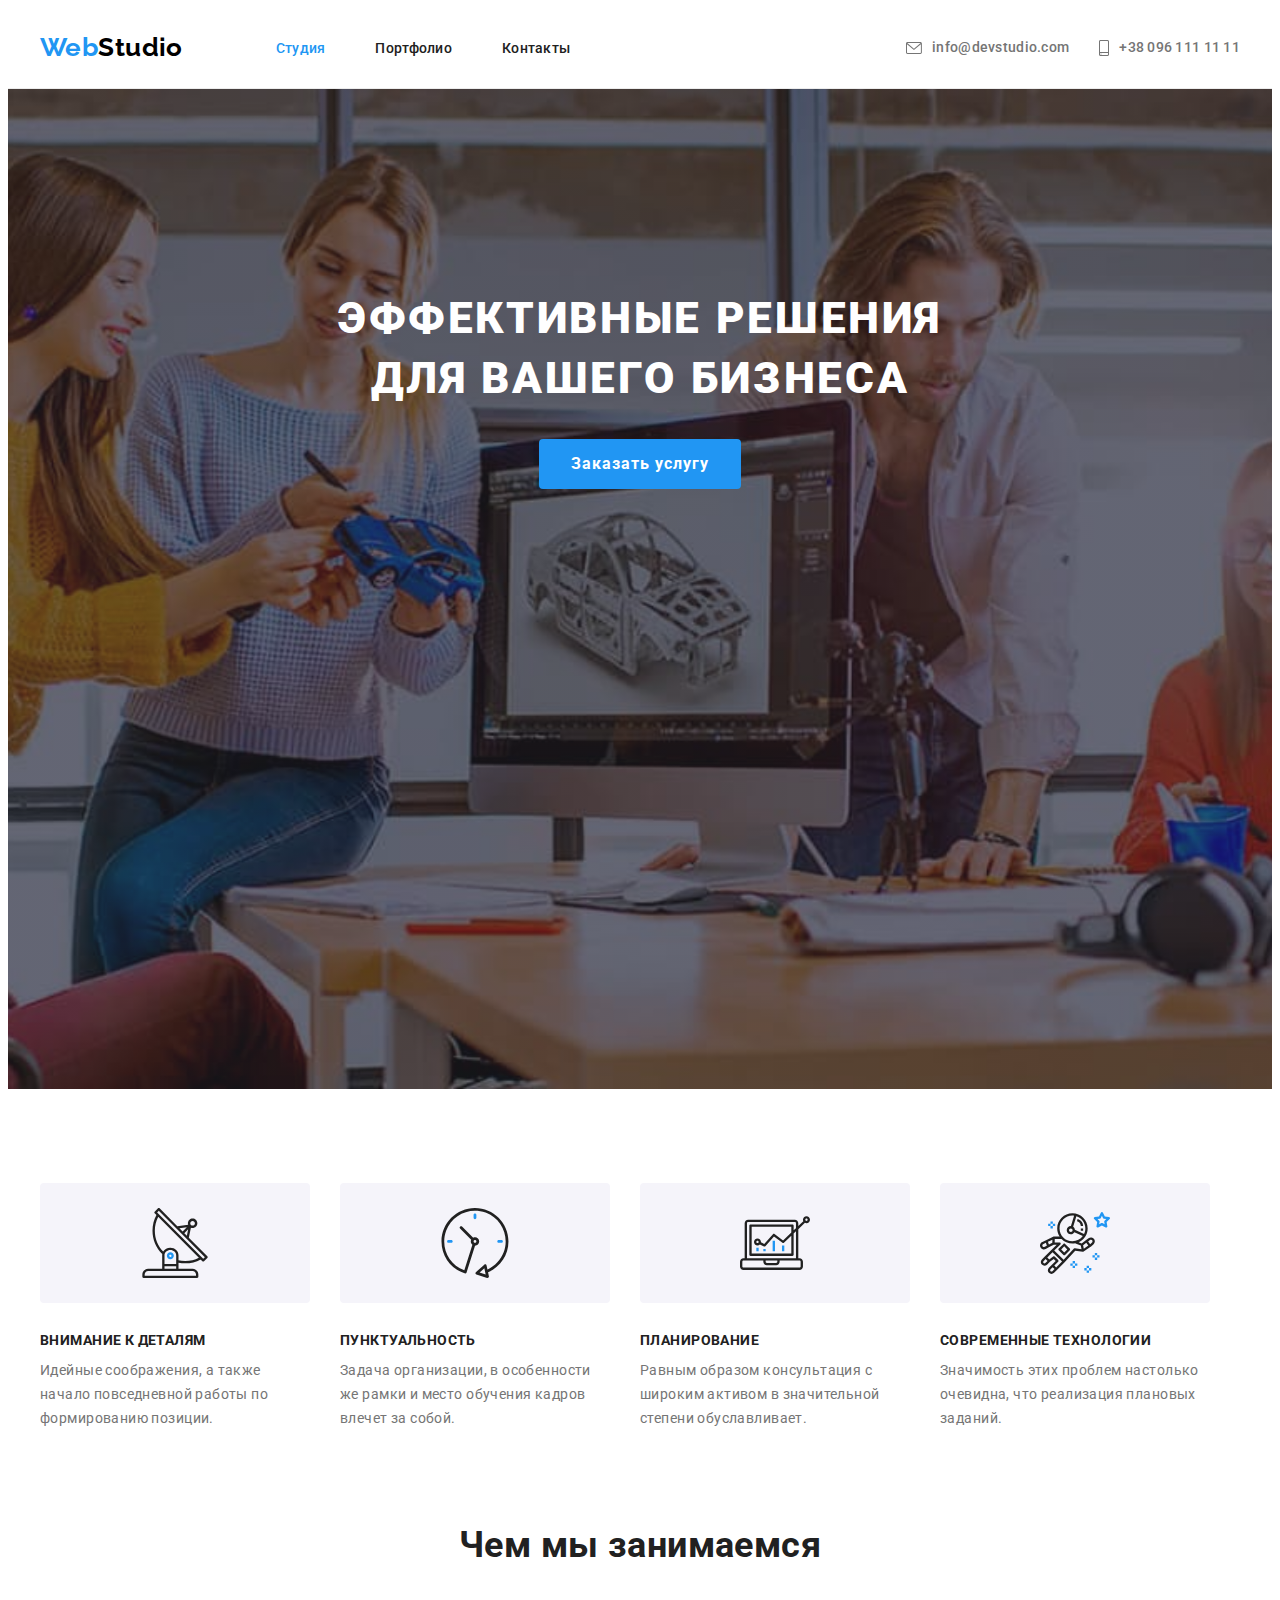
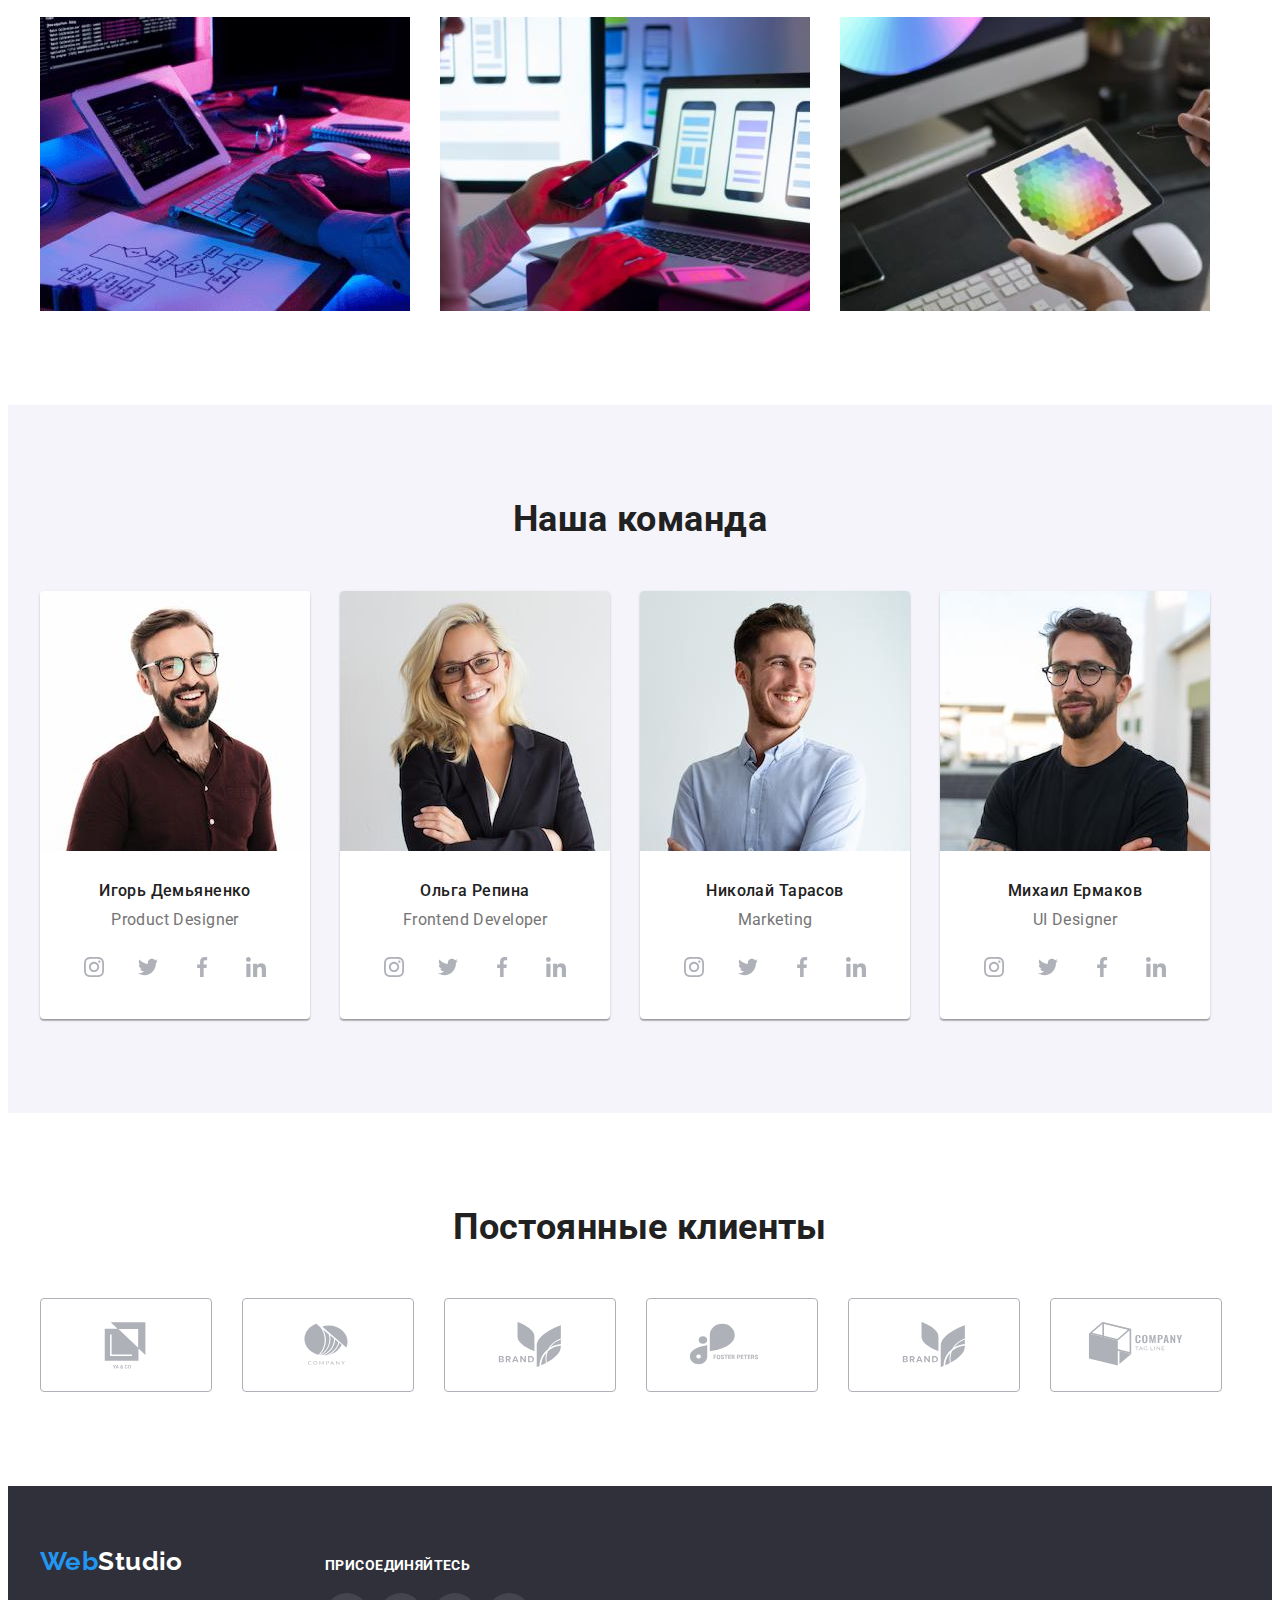
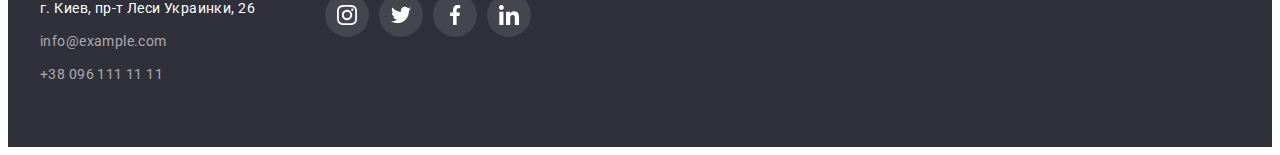
==== commit 79729860: "Fix_some_logos" ====
--- a/index.html
+++ b/index.html
@@ -55,7 +55,7 @@
                   <a class="header-contact" href="mailto:info@devstudio.com">
                      <svg class="header-icon" width="16" heigh="12">
                         <use
-                           href="./images/Icons/symbol-defs.svg#icon-envelope"
+                           href="./images/Icons/sprite.svg#icon-envelope"
                         ></use>
                      </svg>
                      info@devstudio.com
@@ -65,7 +65,7 @@
                   <a class="header-contact" href="tel:+380961111111">
                      <svg class="header-icon" width="10" heigh="16">
                         <use
-                           href="./images/Icons/symbol-defs.svg#icon-smartphone"
+                           href="./images/Icons/sprite.svg#icon-smartphone"
                         ></use>
                      </svg>
                      +38 096 111 11 11
@@ -100,7 +100,7 @@
                      <div class="features-item-icon">
                         <svg class="features-icon" width="70px" height="70px">
                            <use
-                              href="./images/Icons/symbol-defs.svg#icon-antenna"
+                              href="./images/Icons/sprite.svg#icon-antenna"
                            ></use>
                         </svg>
                      </div>
@@ -115,7 +115,7 @@
                      <div class="features-item-icon">
                         <svg class="features-icon" width="70px" height="70px">
                            <use
-                              href="./images/Icons/symbol-defs.svg#icon-clock"
+                              href="./images/Icons/sprite.svg#icon-clock"
                            ></use>
                         </svg>
                      </div>
@@ -130,7 +130,7 @@
                      <div class="features-item-icon">
                         <svg class="features-icon" width="70px" height="70px">
                            <use
-                              href="./images/Icons/symbol-defs.svg#icon-diagram"
+                              href="./images/Icons/sprite.svg#icon-diagram"
                            ></use>
                         </svg>
                      </div>
@@ -145,7 +145,7 @@
                      <div class="features-item-icon">
                         <svg class="features-icon" width="70px" height="70px">
                            <use
-                              href="./images/Icons/symbol-defs.svg#icon-astronaut"
+                              href="./images/Icons/sprite.svg#icon-astronaut"
                            ></use>
                         </svg>
                      </div>
@@ -228,7 +228,7 @@
                                     heigh="20"
                                  >
                                     <use
-                                       href="./images/Icons/symbol-defs.svg#icon-instagram-1"
+                                       href="./images/Icons/sprite.svg#icon-instagram-1"
                                     ></use>
                                  </svg>
                               </a>
@@ -249,7 +249,7 @@
                                     heigh="20px"
                                  >
                                     <use
-                                       href="./images/Icons/symbol-defs.svg#icon-twitter-1"
+                                       href="./images/Icons/sprite.svg#icon-twitter-1"
                                     ></use>
                                  </svg>
                               </a>
@@ -270,7 +270,7 @@
                                     heigh="20"
                                  >
                                     <use
-                                       href="./images/Icons/symbol-defs.svg#icon-facebook-1"
+                                       href="./images/Icons/sprite.svg#icon-facebook-1"
                                     ></use>
                                  </svg>
                               </a>
@@ -291,7 +291,7 @@
                                     heigh="20"
                                  >
                                     <use
-                                       href="./images/Icons/symbol-defs.svg#icon-linkedin-1"
+                                       href="./images/Icons/sprite.svg#icon-linkedin-1"
                                     ></use>
                                  </svg>
                               </a>
@@ -329,7 +329,7 @@
                                     heigh="20"
                                  >
                                     <use
-                                       href="./images/Icons/symbol-defs.svg#icon-instagram-1"
+                                       href="./images/Icons/sprite.svg#icon-instagram-1"
                                     ></use>
                                  </svg>
                               </a>
@@ -350,7 +350,7 @@
                                     heigh="20"
                                  >
                                     <use
-                                       href="./images/Icons/symbol-defs.svg#icon-twitter-1"
+                                       href="./images/Icons/sprite.svg#icon-twitter-1"
                                     ></use>
                                  </svg>
                               </a>
@@ -371,7 +371,7 @@
                                     heigh="20"
                                  >
                                     <use
-                                       href="./images/Icons/symbol-defs.svg#icon-facebook-1"
+                                       href="./images/Icons/sprite.svg#icon-facebook-1"
                                     ></use>
                                  </svg>
                               </a>
@@ -392,7 +392,7 @@
                                     heigh="20"
                                  >
                                     <use
-                                       href="./images/Icons/symbol-defs.svg#icon-linkedin-1"
+                                       href="./images/Icons/sprite.svg#icon-linkedin-1"
                                     ></use>
                                  </svg>
                               </a>
@@ -427,7 +427,7 @@
                                     heigh="20"
                                  >
                                     <use
-                                       href="./images/Icons/symbol-defs.svg#icon-instagram-1"
+                                       href="./images/Icons/sprite.svg#icon-instagram-1"
                                     ></use>
                                  </svg>
                               </a>
@@ -448,7 +448,7 @@
                                     heigh="20"
                                  >
                                     <use
-                                       href="./images/Icons/symbol-defs.svg#icon-twitter-1"
+                                       href="./images/Icons/sprite.svg#icon-twitter-1"
                                     ></use>
                                  </svg>
                               </a>
@@ -469,7 +469,7 @@
                                     heigh="20"
                                  >
                                     <use
-                                       href="./images/Icons/symbol-defs.svg#icon-facebook-1"
+                                       href="./images/Icons/sprite.svg#icon-facebook-1"
                                     ></use>
                                  </svg>
                               </a>
@@ -490,7 +490,7 @@
                                     heigh="20"
                                  >
                                     <use
-                                       href="./images/Icons/symbol-defs.svg#icon-linkedin-1"
+                                       href="./images/Icons/sprite.svg#icon-linkedin-1"
                                     ></use>
                                  </svg>
                               </a>
@@ -525,7 +525,7 @@
                                     heigh="20"
                                  >
                                     <use
-                                       href="./images/Icons/symbol-defs.svg#icon-instagram-1"
+                                       href="./images/Icons/sprite.svg#icon-instagram-1"
                                     ></use>
                                  </svg>
                               </a>
@@ -546,7 +546,7 @@
                                     heigh="20"
                                  >
                                     <use
-                                       href="./images/Icons/symbol-defs.svg#icon-twitter-1"
+                                       href="./images/Icons/sprite.svg#icon-twitter-1"
                                     ></use>
                                  </svg>
                               </a>
@@ -567,7 +567,7 @@
                                     heigh="20"
                                  >
                                     <use
-                                       href="./images/Icons/symbol-defs.svg#icon-facebook-1"
+                                       href="./images/Icons/sprite.svg#icon-facebook-1"
                                     ></use>
                                  </svg>
                               </a>
@@ -588,7 +588,7 @@
                                     heigh="20"
                                  >
                                     <use
-                                       href="./images/Icons/symbol-defs.svg#icon-linkedin-1"
+                                       href="./images/Icons/sprite.svg#icon-linkedin-1"
                                     ></use>
                                  </svg>
                               </a>
@@ -615,7 +615,7 @@
                      >
                         <svg class="clients-icon" width="106" height="60">
                            <use
-                              href="./images/Icons/symbol-defs.svg#icon-Logo-1"
+                              href="./images/Icons/sprite.svg#icon-Logo"
                            ></use>
                         </svg>
                      </a>
@@ -631,7 +631,7 @@
                      >
                         <svg class="clients-icon" width="106" height="60">
                            <use
-                              href="./images/Icons/symbol-defs.svg#icon-Logo-2"
+                              href="./images/Icons/sprite.svg#icon-Logo-2"
                            ></use>
                         </svg>
                      </a>
@@ -647,7 +647,7 @@
                      >
                         <svg class="clients-icon" width="106" height="60">
                            <use
-                              href="./images/Icons/symbol-defs.svg#icon-Logo-3"
+                              href="./images/Icons/sprite.svg#icon-Logo-3"
                            ></use>
                         </svg>
                      </a>
@@ -663,7 +663,7 @@
                      >
                         <svg class="clients-icon" width="106" height="60">
                            <use
-                              href="./images/Icons/symbol-defs.svg#icon-Logo-4"
+                              href="./images/Icons/sprite.svg#icon-Logo-4"
                            ></use>
                         </svg>
                      </a>
@@ -679,7 +679,7 @@
                      >
                         <svg class="clients-icon" width="106" height="60">
                            <use
-                              href="./images/Icons/symbol-defs.svg#icon-Logo-5"
+                              href="./images/Icons/sprite.svg#icon-Logo-5"
                            ></use>
                         </svg>
                      </a>
@@ -695,7 +695,7 @@
                      >
                         <svg class="clients-icon" width="106" height="60">
                            <use
-                              href="./images/Icons/symbol-defs.svg#icon-Logo-6"
+                              href="./images/Icons/sprite.svg#icon-Logo-6"
                            ></use>
                         </svg>
                      </a>
@@ -761,7 +761,7 @@
                            height="20"
                         >
                            <use
-                              href="./images/Icons/symbol-defs.svg#icon-instagram-2"
+                              href="./images/Icons/sprite.svg#icon-instagram-2"
                            ></use>
                         </svg>
                      </a>
@@ -781,7 +781,7 @@
                            height="20"
                         >
                            <use
-                              href="./images/Icons/symbol-defs.svg#icon-twitter-2"
+                              href="./images/Icons/sprite.svg#icon-twitter-2"
                            ></use>
                         </svg>
                      </a>
@@ -801,7 +801,7 @@
                            height="20"
                         >
                            <use
-                              href="./images/Icons/symbol-defs.svg#icon-facebook-2"
+                              href="./images/Icons/sprite.svg#icon-facebook-2"
                            ></use>
                         </svg>
                      </a>
@@ -821,7 +821,7 @@
                            height="20"
                         >
                            <use
-                              href="./images/Icons/symbol-defs.svg#icon-linkedin-2"
+                              href="./images/Icons/sprite.svg#icon-linkedin-2"
                            ></use>
                         </svg>
                      </a>
--- a/css/styles.css
+++ b/css/styles.css
@@ -389,14 +389,14 @@
     border-radius: 4px;
 }
 
-.features-item-icon:hover {
+/* .features-item-icon:hover {
     background-color: var(--accent-color);
-}
-
-.features-item-icon:hover .features-icon {
+} */
+
+/* .features-item-icon:hover .features-icon {
     --color1: #ffffff;
     --color2: #000000;
-}
+} */
 
 /* What are we doing */
 
@@ -694,7 +694,7 @@
 
 .footer-social-caption {
     display: block;
-
+    
     text-transform: uppercase;
     color: var(--icon-color-hover);
     margin-bottom: 20px;
